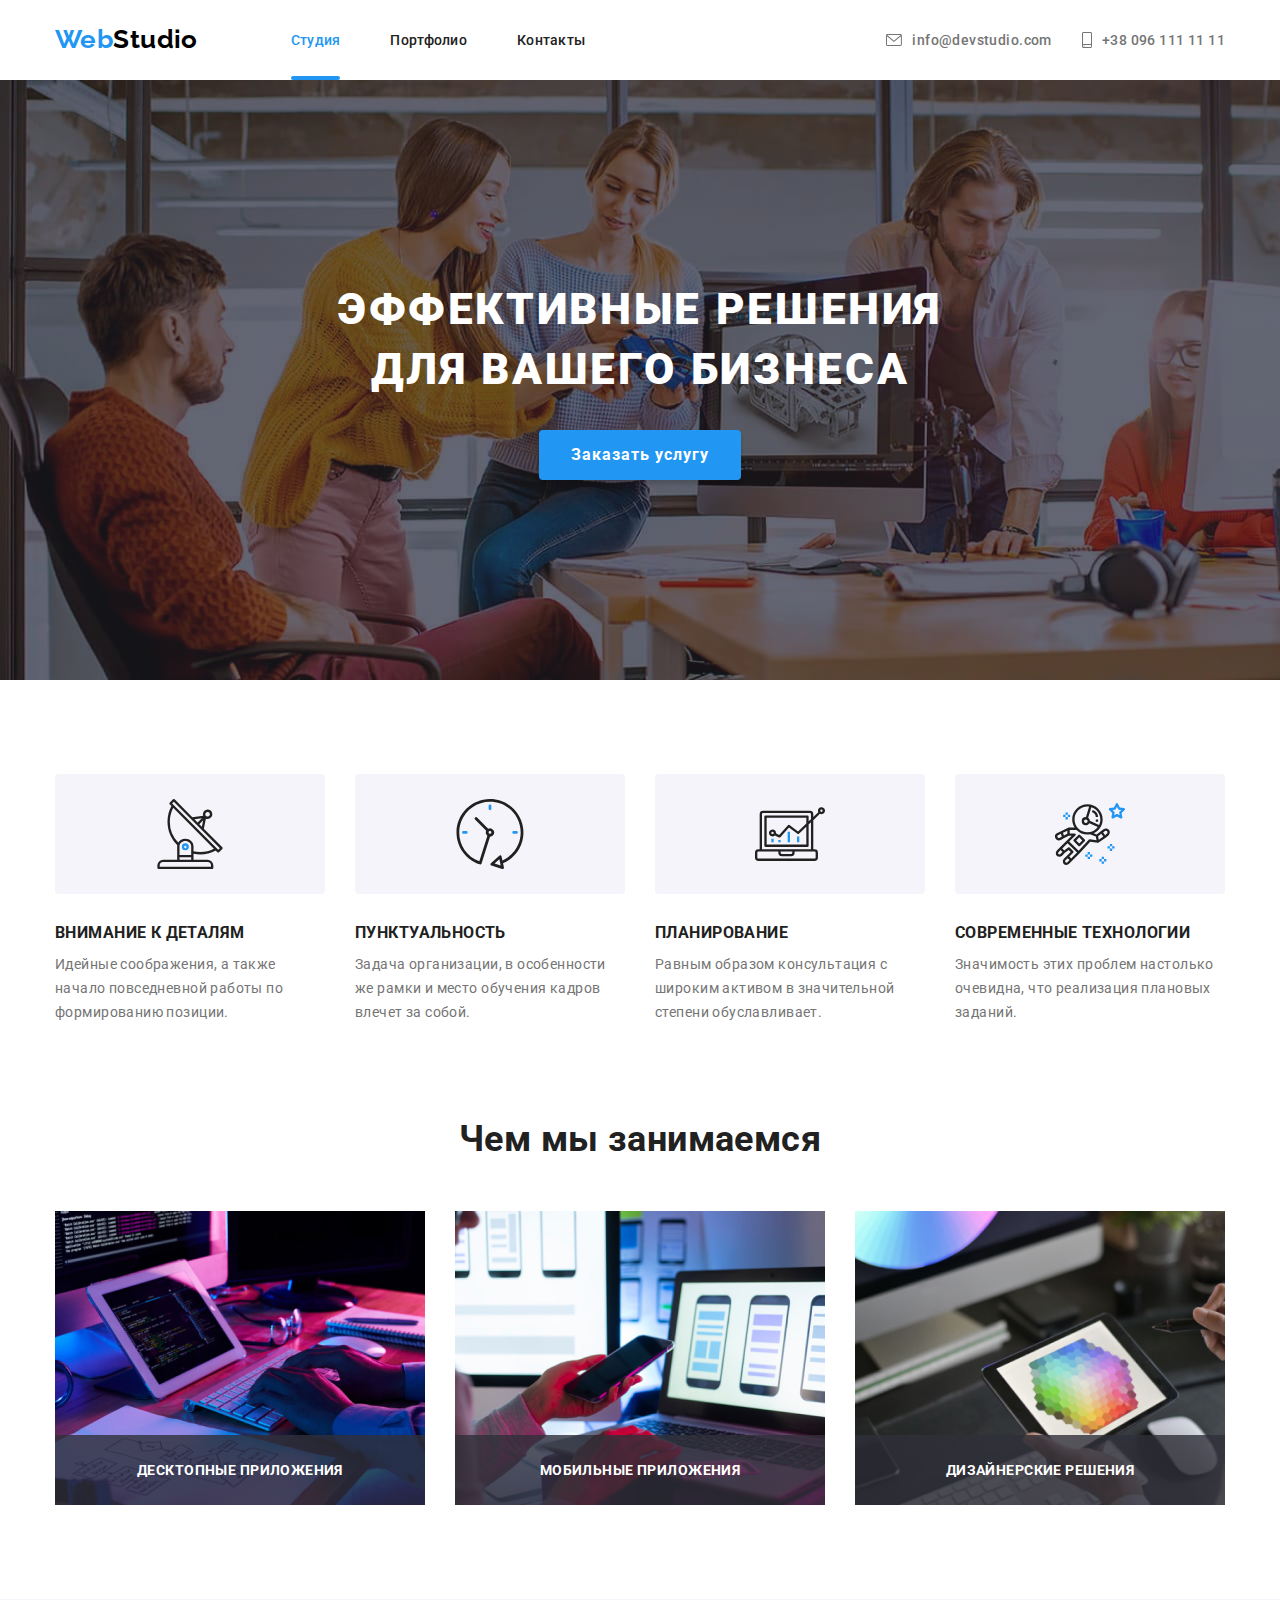
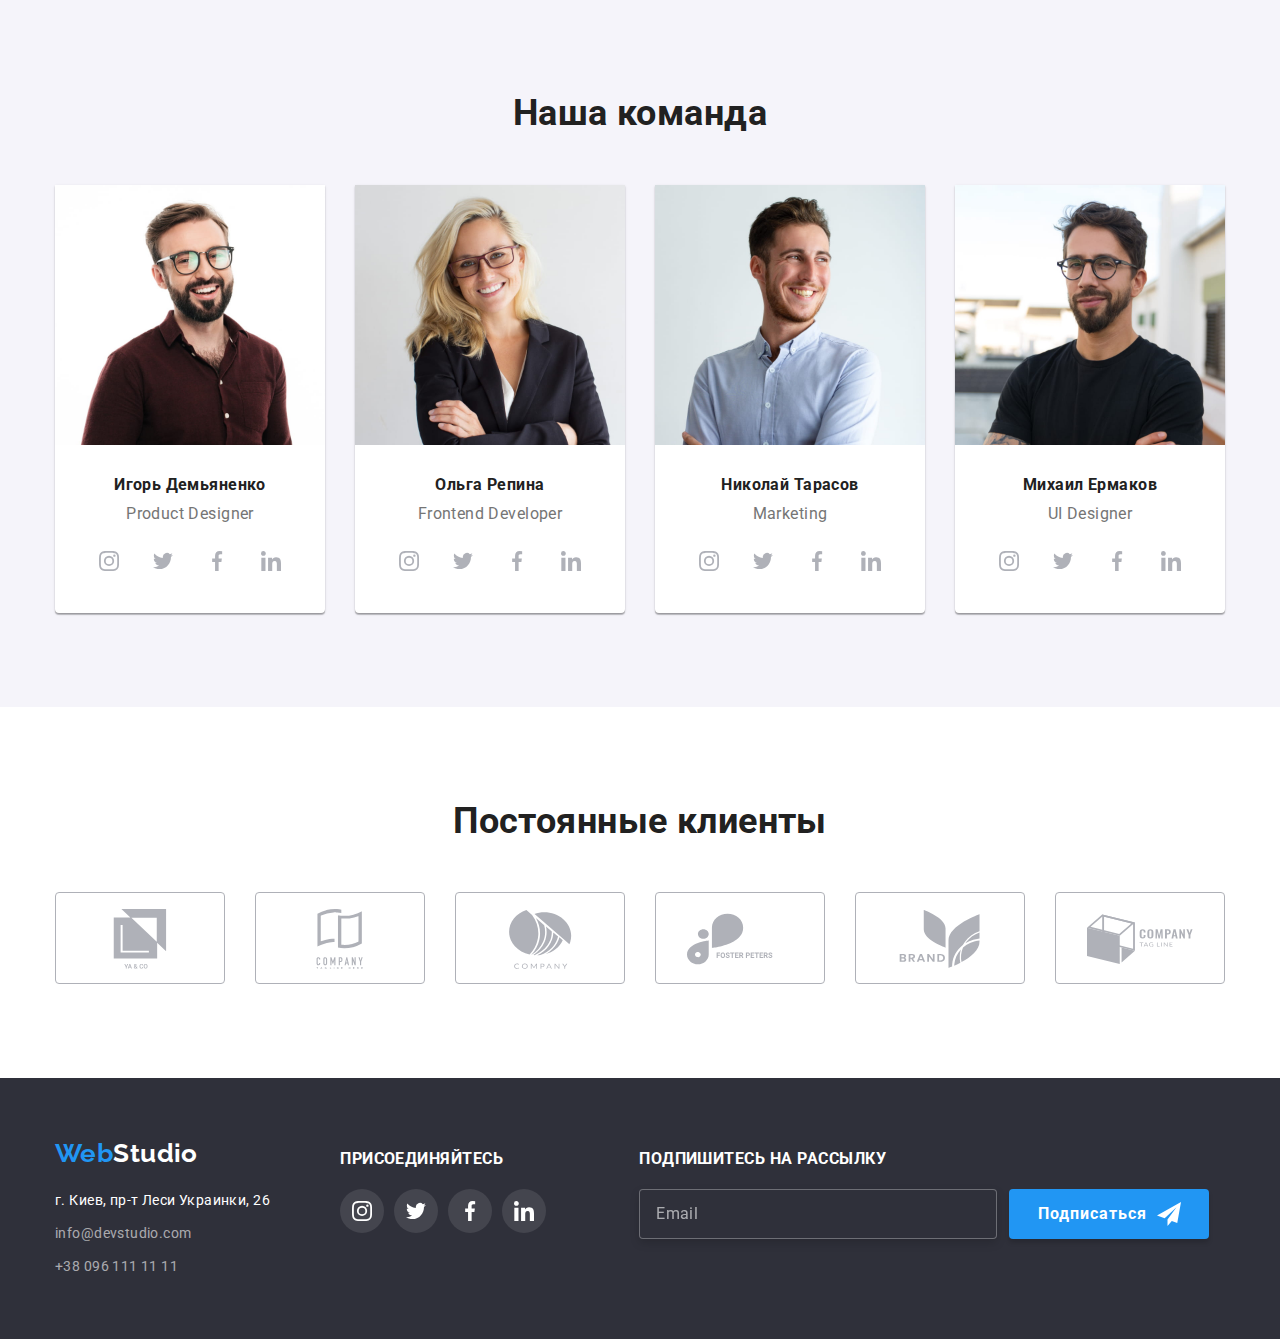
==== index.html @ 319999fb "HW6" ====
<!DOCTYPE html>
<html lang="ru">

<head>
    <meta charset="UTF-8">
    <meta http-equiv="X-UA-Compatible" content="IE=edge">
    <meta name="viewport" content="width=device-width, initial-scale=1.0">
    <title>Студия</title>
    <link rel="preconnect" href="https://fonts.gstatic.com">
    <link
        href="https://fonts.googleapis.com/css2?family=Raleway:wght@700&family=Roboto:wght@400;500;700;900&display=swap"
        rel="stylesheet">
    <link rel="stylesheet" href="./css/modern-normalize.css">
    <link rel="stylesheet" href="./css/styles.css">
</head>

<body>
    <header>
        <nav class="container header-nav">
            <a href="" class="logo"><span class="logo-text">Web</span>Studio</a>
            <ul class="header-menu-list">
                <li class="header-menu-item position">
                    <a href="./index.html" class="header-menu-link color">Студия</a>
                </li>
                <li class="header-menu-item">
                    <a href="./portfolio.html" class="header-menu-link">Портфолио</a>
                </li>
                <li class="header-menu-item">
                    <a href="" class="header-menu-link">Контакты</a>
                </li>
            </ul>
            <ul class="header-contacts-list">
                <li class="header-contacts-item">
                    <a href="mailto:info@devstudio.com" class="link">
                        <svg class="link-icon" width="16" height="16">
                            <use href="./images/sprite.svg#envelope"></use>
                        </svg>
                        info@devstudio.com
                    </a>
                </li>
                <li class="header-contacts-item">
                    <a href="tel:+380961111111" class="link">
                        <svg class="link-icon" width="10" height="16">
                            <use href="./images/sprite.svg#smartphone"></use>
                        </svg>
                        +38 096 111 11 11
                    </a>
                </li>
            </ul>
        </nav>
    </header>
    <main>
        <section class="hero">
            <div class="container">
                <h1 class="hero-title">Эффективные решения для вашего бизнеса</h1>
                <button data-modal-open type="button" class="hero-button">Заказать услугу</button>
            </div>
        </section>
        <section class="section">
            <div class="container">
                <!-- <h2>Особенности</h2> -->
                <ul class="feature-list">
                    <li class="feature-item">
                        <div class="feature-svg">
                            <svg width="70" height="70">
                                <use href="./images/sprite.svg#antenna"></use>
                            </svg>
                        </div>
                        <h3 class="feature-item-title">Внимание к деталям</h3>
                        <p class="feature-item-paragraph">Идейные соображения, а также начало повседневной
                            работы по формированию позиции.</p>
                    </li>
                    <li class="feature-item">
                        <div class="feature-svg">
                            <svg width="70" height="70">
                                <use href="./images/sprite.svg#clock"></use>
                            </svg>
                        </div>
                        <h3 class="feature-item-title">Пунктуальность</h3>
                        <p class="feature-item-paragraph">Задача организации, в особенности же рамки и место
                            обучения кадров влечет за собой.</p>
                    </li>
                    <li class="feature-item">
                        <div class="feature-svg">
                            <svg width="70" height="70">
                                <use href="./images/sprite.svg#diagram"></use>
                            </svg>
                        </div>
                        <h3 class="feature-item-title">Планирование</h3>
                        <p class="feature-item-paragraph">Равным образом консультация с широким активом в
                            значительной степени обуславливает.</p>
                    </li>
                    <li class="feature-item">
                        <div class="feature-svg">
                            <svg width="70" height="70">
                                <use href="./images/sprite.svg#astronaut"></use>
                            </svg>
                        </div>
                        <h3 class="feature-item-title">Современные технологии</h3>
                        <p class="feature-item-paragraph">Значимость этих проблем настолько очевидна, что
                            реализация плановых заданий.</p>
                    </li>
                </ul>
            </div>
        </section>
        <section class="activity section">
            <div class="container">
                <h2 class="activity-title">Чем мы занимаемся</h2>
                <ul class="activity-list">
                    <li class="activity-item">
                        <img src="./images/box_1.jpg" alt="Product design and marketing" width="370">
                        <h3 class="activity-title-2">Десктопные приложения</h3>
                    </li>
                    <li class=" activity-item">
                        <img src="./images/box_2.jpg" alt="Frontend development" width="370">
                        <h3 class="activity-title-2">Мобильные приложения</h3>
                    </li>
                    <li class="activity-item">
                        <img src="./images/box_3.jpg" alt="UI Design" width="370">
                        <h3 class="activity-title-2">Дизайнерские решения</h3>
                    </li>
                </ul>
            </div>
        </section>
        <section class="teams section">
            <div class="container">
                <h2 class="teams-title">Наша команда</h2>
                <ul class="teams-list">
                    <li class="teams-item">
                        <div class="teams-img-block">
                            <img src="./images/person_1.jpg" alt="Игорь Демьяненко" width="270">
                        </div>
                        <div class="teams-content-block">
                            <h3 class="teams-item-title">Игорь Демьяненко</h3>
                            <p class="teams-item-text">Product Designer</p>
                            <ul class="social-icons-list">
                                <li class="social-icons-item">
                                    <a href="" class="social-icons-link">
                                        <svg class="social-icons-svg" width="20" height="20">
                                            <use href="./images/sprite.svg#instagram"></use>
                                        </svg>
                                    </a>
                                </li>
                                <li class="social-icons-item">
                                    <a href="" class="social-icons-link">
                                        <svg class="social-icons-svg" width="20" height="20">
                                            <use href="./images/sprite.svg#twitter"></use>
                                        </svg>
                                    </a>
                                </li>
                                <li class="social-icons-item">
                                    <a href="" class="social-icons-link">
                                        <svg class="social-icons-svg" width="20" height="20">
                                            <use href="./images/sprite.svg#facebook"></use>
                                        </svg>
                                    </a>
                                </li>
                                <li class="social-icons-item">
                                    <a href="" class="social-icons-link">
                                        <svg class="social-icons-svg" width="20" height="20">
                                            <use href="./images/sprite.svg#linkedin"></use>
                                        </svg>
                                    </a>
                                </li>
                            </ul>
                        </div>
                    </li>
                    <li class="teams-item">
                        <div class="teams-img-block">
                            <img src="./images/person_2.jpg" alt="Ольга Репина" width="270">
                        </div>
                        <div class="teams-content-block">
                            <h3 class="teams-item-title">Ольга Репина</h3>
                            <p class="teams-item-text">Frontend Developer</p>
                            <ul class="social-icons-list">
                                <li class="social-icons-item">
                                    <a href="" class="social-icons-link">
                                        <svg class="social-icons-svg" width="20" height="20">
                                            <use href="./images/sprite.svg#instagram"></use>
                                        </svg>
                                    </a>
                                </li>
                                <li class="social-icons-item">
                                    <a href="" class="social-icons-link">
                                        <svg class="social-icons-svg" width="20" height="20">
                                            <use href="./images/sprite.svg#twitter"></use>
                                        </svg>
                                    </a>
                                </li>
                                <li class="social-icons-item">
                                    <a href="" class="social-icons-link">
                                        <svg class="social-icons-svg" width="20" height="20">
                                            <use href="./images/sprite.svg#facebook"></use>
                                        </svg>
                                    </a>
                                </li>
                                <li class="social-icons-item">
                                    <a href="" class="social-icons-link">
                                        <svg class="social-icons-svg" width="20" height="20">
                                            <use href="./images/sprite.svg#linkedin"></use>
                                        </svg>
                                    </a>
                                </li>
                            </ul>
                        </div>
                    </li>
                    <li class="teams-item">
                        <div class="teams-img-block">
                            <img src="./images/person_3.jpg" alt="Николай Тарасов" width="270">
                        </div>
                        <div class="teams-content-block">
                            <h3 class="teams-item-title">Николай Тарасов</h3>
                            <p class="teams-item-text">Marketing</p>
                            <ul class="social-icons-list">
                                <li class="social-icons-item">
                                    <a href="" class="social-icons-link">
                                        <svg class="social-icons-svg" width="20" height="20">
                                            <use href="./images/sprite.svg#instagram"></use>
                                        </svg>
                                    </a>
                                </li>
                                <li class="social-icons-item">
                                    <a href="" class="social-icons-link">
                                        <svg class="social-icons-svg" width="20" height="20">
                                            <use href="./images/sprite.svg#twitter"></use>
                                        </svg>
                                    </a>
                                </li>
                                <li class="social-icons-item">
                                    <a href="" class="social-icons-link">
                                        <svg class="social-icons-svg" width="20" height="20">
                                            <use href="./images/sprite.svg#facebook"></use>
                                        </svg>
                                    </a>
                                </li>
                                <li class="social-icons-item">
                                    <a href="" class="social-icons-link">
                                        <svg class="social-icons-svg" width="20" height="20">
                                            <use href="./images/sprite.svg#linkedin"></use>
                                        </svg>
                                    </a>
                                </li>
                            </ul>
                        </div>
                    </li>
                    <li class="teams-item">
                        <div class="teams-img-block">
                            <img src="./images/person_4.jpg" alt="Михаил Ермаков" width="270">
                        </div>
                        <div class="teams-content-block">
                            <h3 class="teams-item-title">Михаил Ермаков</h3>
                            <p class="teams-item-text">UI Designer</p>
                            <ul class="social-icons-list">
                                <li class="social-icons-item">
                                    <a href="" class="social-icons-link">
                                        <svg class="social-icons-svg" width="20" height="20">
                                            <use href="./images/sprite.svg#instagram"></use>
                                        </svg>
                                    </a>
                                </li>
                                <li class="social-icons-item">
                                    <a href="" class="social-icons-link">
                                        <svg class="social-icons-svg" width="20" height="20">
                                            <use href="./images/sprite.svg#twitter"></use>
                                        </svg>
                                    </a>
                                </li>
                                <li class="social-icons-item">
                                    <a href="" class="social-icons-link">
                                        <svg class="social-icons-svg" width="20" height="20">
                                            <use href="./images/sprite.svg#facebook"></use>
                                        </svg>
                                    </a>
                                </li>
                                <li class="social-icons-item">
                                    <a href="" class="social-icons-link">
                                        <svg class="social-icons-svg" width="20" height="20">
                                            <use href="./images/sprite.svg#linkedin"></use>
                                        </svg>
                                    </a>
                                </li>
                            </ul>
                        </div>
                    </li>
                </ul>
            </div>
        </section>
        <section class="section">
            <div class="container">
                <h2 class="client-title">Постоянные клиенты</h2>
                <ul class="client-list">
                    <li class="client-item">
                        <a href="" class="client-link">
                            <svg class="client-link-icon" width="106" height="60">
                                <use href="./images/sprite.svg#icon1"></use>
                            </svg>
                        </a>
                    </li>
                    <li class="client-item">
                        <a href="" class="client-link">
                            <svg class="client-link-icon" width="106" height="60">
                                <use href="./images/sprite.svg#icon2"></use>
                            </svg>
                        </a>
                    </li>
                    <li class="client-item">
                        <a href="" class="client-link">
                            <svg class="client-link-icon" width="106" height="60">
                                <use href="./images/sprite.svg#icon3"></use>
                            </svg>
                        </a>
                    </li>
                    <li class="client-item">
                        <a href="" class="client-link">
                            <svg class="client-link-icon" width="106" height="60">
                                <use href="./images/sprite.svg#icon4"></use>
                            </svg>
                        </a>
                    </li>
                    <li class="client-item">
                        <a href="" class="client-link">
                            <svg class="client-link-icon" width="106" height="60">
                                <use href="./images/sprite.svg#icon5"></use>
                            </svg>
                        </a>
                    </li>
                    <li class="client-item">
                        <a href="" class="client-link">
                            <svg class="client-link-icon" width="106" height="60">
                                <use href="./images/sprite.svg#icon6"></use>
                            </svg>
                        </a>
                    </li>
                </ul>
            </div>
        </section>
    </main>
    <footer class="footer">
        <div class="container">
            <div class="address_join">
                <div>
                    <a href="" class="logo"><span class="logo-text">Web</span>Studio</a>
                    <address>
                        <ul class="footer-list">
                            <li class="footer-item">
                                <p>г. Киев, пр-т Леси Украинки, 26</p>
                            </li>
                            <li class="footer-item">
                                <a href="mailto:info@devstudio.com" class="footer-item-link">info@devstudio.com</a>
                            </li>
                            <li class="footer-item">
                                <a href="tel:+380961111111" class="footer-item-link">+38 096 111 11 11</a>
                            </li>
                        </ul>
                    </address>
                </div>
                <div class="join-block">
                    <h3 class="join-title">Присоединяйтесь</h3>
                    <ul class="social-icons-list join-mt">
                        <li class="social-icons-item">
                            <a href="" class="social-icons-link join-font-bg">
                                <svg class="social-icons-svg" width="20" height="20">
                                    <use href="./images/sprite.svg#instagram"></use>
                                </svg>
                            </a>
                        </li>
                        <li class="social-icons-item">
                            <a href="" class="social-icons-link join-font-bg">
                                <svg class="social-icons-svg" width="20" height="20">
                                    <use href="./images/sprite.svg#twitter"></use>
                                </svg>
                            </a>
                        </li>
                        <li class="social-icons-item">
                            <a href="" class="social-icons-link join-font-bg">
                                <svg class="social-icons-svg" width="20" height="20">
                                    <use href="./images/sprite.svg#facebook"></use>
                                </svg>
                            </a>
                        </li>
                        <li class="social-icons-item">
                            <a href="" class="social-icons-link join-font-bg">
                                <svg class="social-icons-svg" width="20" height="20">
                                    <use href="./images/sprite.svg#linkedin"></use>
                                </svg>
                            </a>
                        </li>
                    </ul>
                </div>
                <div class="join-email">
                    <h3 class="join-title">Подпишитесь на рассылку</h3>
                    <form action="" method="GET" class="email-form">
                        <input type="email" name="email" class="email-input" placeholder="Email">
                        <button type="submit" class="join-btn">Подписаться
                            <svg class="email-join-svg" width="24" height="24">
                                <use href="./images/sprite.svg#icon-btn"></use>
                            </svg>
                        </button>
                    </form>
                </div>
            </div>
        </div>
    </footer>
    <!-- Modal -->
    <div class="modal is-hidden" data-modal="">
        <div class="modal-content">
            <button data-modal-close="" class="button-close">
                <svg class="button-close-svg">
                    <use href="./images/sprite.svg#close"></use>
                </svg>
            </button>
            <form name="form" action="" class="modal-form">
                <p class="modal-form-title">Оставьте свои данные, мы вам перезвоним</p>
                <label for="name" class="modal-form-label">Имя
                    <span class="modal-form-label-wrap">
                        <input type="text" name="name" class="modal-form-input" required>
                        <svg class="modal-form-icons-svg" width="18" height="18">
                            <use href="./images/sprite.svg#person-black"></use>
                        </svg>
                    </span>
                </label>
                <label for="phone" class="modal-form-label">Телефон
                    <span class="modal-form-label-wrap">
                        <input type="tel" name="phone" class="modal-form-input" required>
                        <svg class="modal-form-icons-svg" width="18" height="18">
                            <use href="./images/sprite.svg#phone-black"></use>
                        </svg>
                    </span>
                </label>
                <label for="email" class="modal-form-label">Почта
                    <span class="modal-form-label-wrap">
                        <input type="email" name="email" class="modal-form-input" required>
                        <svg class="modal-form-icons-svg" width="18" height="18">
                            <use href="./images/sprite.svg#email-black"></use>
                        </svg>
                    </span>
                </label>
                <label for="comment" class="modal-form-label">Комментарий
                    <textarea name="comment-textarea" class="modal-textarea" placeholder="Введите текст"></textarea>
                </label>
                <!-- Через псевдокласс before 
                    <div class="modal-form-checkbox">
                    <input name="checkbox" type="checkbox" id="checkbox"
                        class="modal-form-checkbox-input visually-hidden" required>
                    <label for="checkbox" class="modal-form-checkbox-label">
                        Соглашаюсь с рассылкой и принимаю <a href=""class="modal-form-link">Условия договора</a>
                    </label> 
                -->
                <div class="modal-form-checkbox">
                    <input name="checkbox" type="checkbox" id="checkbox"
                        class="modal-form-checkbox-input visually-hidden" required>
                    <label for="checkbox" class="modal-form-checkbox-label">
                        <svg class="modal-form-check-svg">
                            <use href="./images/sprite.svg#chekmark"></use>
                        </svg>
                        Соглашаюсь с рассылкой и принимаю <a href="" class="modal-form-link">Условия договора</a>
                    </label>
                </div>
                <button type="submit" class="modal-form-btn">Отправить</button>
        </div>
        </form>
    </div>
    </div>
    <script src="./js/modal.js"></script>
</body>

</html>
---- css/styles.css ----
:root {
  --size-gap: 30px;
  --size-svg: 10px;
  --main-text-color: #212121;
  --active-color: #2196f3;
  --grey-color: #757575;
  --main-font: Roboto, sans-serif;
  --accent-font: Raleway, sans-serif;
  --black-color: #000000;
  --white-color: #ffffff;
  --background-color: #2f303a;
  --color-svg: #afb1b8;
  --bg-svg: #f5f4fa;
  --modal-border-color: rgba(33, 33, 33, 0.2);
}

body {
  font-family: var(--main-font);
  font-size: 14px;
  color: var(--main-text-color);
  letter-spacing: 0.03em;
}

ul {
  list-style: none;
}

a {
  text-decoration: none;
}

.container {
  width: 1200px;
  padding: 0 15px;
  margin: 0 auto;
}

img {
  display: block;
  max-width: 100%;
  height: auto;
}

.section {
  padding: 94px 0;
}

/* header */
.header {
  outline: 1px solid #ececec;
}
.header-nav {
  display: flex;
  /* justify-content: space-between; */
  align-items: center;
}
.header-nav .logo {
  padding-top: 24px;
  padding-bottom: 25px;
}
.logo {
  font-family: var(--accent-font);
  font-size: 26px;
  font-weight: 700;
  line-height: 1.174;
  color: var(--black-color);
}

.logo-text {
  color: var(--active-color);
}

.header-menu-list {
  display: flex;
  margin-left: 93px;
}

.header-menu-list .header-menu-item + .header-menu-item {
  margin-left: 50px;
}

.header-menu-link {
  display: block;
  padding: 32px 0;
  color: inherit;
  font-weight: 500;
  line-height: 1.143;
  letter-spacing: 0.02em;
  transition: color 250ms cubic-bezier(0.4, 0, 0.2, 1);
}

.header-menu-link:hover,
.header-menu-link:focus {
  color: var(--active-color);
}

.header-contacts-list {
  display: flex;
  margin-left: auto;
}
.header-contacts-list .header-contacts-item + .header-contacts-item {
  margin-left: 30px;
}

.position {
  position: relative;
}

/* link */
.link {
  display: inline-flex;
  padding: 32px 0;
  font-family: inherit;
  font-style: normal;
  font-weight: 500;
  line-height: 1.143;
  color: var(--grey-color);
  transition: color 250ms cubic-bezier(0.4, 0, 0.2, 1);
}

.link:hover,
.link:focus {
  color: var(--active-color);
}

.color {
  color: var(--active-color);
}

.color::after {
  position: absolute;
  bottom: 0;
  left: 0;
  content: "";
  width: 100%;
  border: 2px solid;
  border-radius: 2px;
  background: var(--active-color);
}

.link-icon {
  margin-right: 10px;
  fill: currentColor;
  transition: fill 250ms cubic-bezier(0.4, 0, 0.2, 1);
}

.link-icon:hover,
.link-icon:focus {
  fill: currentColor;
}

/*  main page styles  */
/* section hero */
.hero {
  padding-top: 200px;
  padding-bottom: 200px;
  background: var(--background-color);
  text-align: center;
  background-image: linear-gradient(
      rgba(47, 48, 58, 0.4),
      rgba(47, 48, 58, 0.4)
    ),
    url(../images/hero_bg.jpg);
  background-repeat: no-repeat;
  background-size: cover;
}

.hero-title {
  width: 696px;
  margin: 0 auto;
  font-weight: 900;
  font-size: 44px;
  line-height: 1.363;
  text-align: center;
  letter-spacing: 0.06em;
  text-transform: uppercase;
  color: var(--white-color);
}

.hero-button {
  margin-top: var(--size-gap);
  padding: 10px 32px;
  background-color: var(--active-color);
  font-weight: 700;
  font-size: 16px;
  line-height: 1.875;
  text-align: center;
  letter-spacing: 0.06em;
  color: var(--white-color);
  cursor: pointer;
  box-shadow: 0px 4px 4px rgba(0, 0, 0, 0.15);
  border: none;
  border-radius: 4px;
  transition: background-color 250ms cubic-bezier(0.4, 0, 0.2, 1);
}

.hero-button:hover,
.hero-button:focus {
  background-color: #188ce8;
}

/* section feature */
.feature-list {
  display: flex;
}

.feature-list .feature-item + .feature-item {
  margin-left: var(--size-gap);
}

.feature-item {
  width: 270px;
}

.feature-svg {
  display: flex;
  justify-content: center;
  padding: 25px 0;
  margin-bottom: 30px;
  background: var(--bg-svg);
  border-radius: 4px;
}

.feature-item-title {
  margin-bottom: 10px;
  font-weight: 700;
  line-height: 1.143;
  text-transform: uppercase;
}

.feature-item-paragraph {
  line-height: 1.714;
  color: var(--grey-color);
}

/* section activity */

.activity {
  padding-top: 0;
}

.activity-title {
  margin-bottom: 50px;
  font-weight: 700;
  font-size: 36px;
  line-height: 1.166;
  text-align: center;
}

.activity-list {
  display: flex;
}

.activity-list .activity-item + .activity-item {
  margin-left: var(--size-gap);
}

.activity-item {
  position: relative;
  /* display: flex;
  justify-content: center;
  align-items: center; */
}

.activity-title-2 {
  position: absolute;
  bottom: 0;
  left: 0;
  display: flex;
  justify-content: center;
  align-items: center;
  width: 370px;
  text-transform: uppercase;
  font-weight: bold;
  font-size: 14px;
  line-height: 1.143;
  letter-spacing: 0.03em;
  color: var(--white-color);
  background: rgba(47, 48, 58, 0.8);
  padding: 27px 0;
}

/* section teams */

.teams {
  background: #f5f4fa;
}

.teams-list {
  display: flex;
  flex-wrap: wrap;
  margin-left: calc(-1 * var(--size-gap));
}

.teams-list > .teams-item {
  flex-basis: calc(100% / 4 - var(--size-gap));
  margin-left: var(--size-gap);
}

.teams-item {
  background: var(--white-color);
  box-shadow: 0px 1px 3px rgb(0 0 0 / 12%), 0px 1px 1px rgb(0 0 0 / 14%),
    0px 2px 1px rgb(0 0 0 / 20%);
  border-radius: 0px 0px 4px 4px;
}

.teams-title {
  margin-bottom: 50px;
  font-weight: 700;
  font-size: 36px;
  line-height: 1.166;
  text-align: center;
}

.teams-content-block {
  padding-top: var(--size-gap);
  padding-bottom: var(--size-gap);
}

.teams-item h3,
.teams-item p {
  font-size: 16px;
  line-height: 1.187;
  text-align: center;
}

.teams-item-title {
  margin-bottom: 10px;
  font-weight: 700;
}

.teams-item-text {
  color: var(--grey-color);
  margin-bottom: 16px;
}

.social-icons-list {
  display: flex;
  justify-content: center;
}

.social-icons-list .social-icons-item + .social-icons-item {
  margin-left: var(--size-svg);
}

.social-icons-link {
  width: 44px;
  height: 44px;
  display: flex;
  justify-content: center;
  align-items: center;
  border-radius: 50%;
  color: var(--color-svg);
  transition: background-color 250ms cubic-bezier(0.4, 0, 0.2, 1),
    color 250ms cubic-bezier(0.4, 0, 0.2, 1);
}

.social-icons-link:hover,
.social-icons-link:focus {
  color: var(--white-color);
  background-color: var(--active-color);
}

.social-icons-svg {
  fill: currentColor;
  transition: fill 250ms cubic-bezier(0.4, 0, 0.2, 1);
}

.social-icons-svg:hover {
  fill: currentColor;
}

/* client section */
.client-title {
  margin-bottom: 50px;
  font-weight: 700;
  font-size: 36px;
  line-height: 1.166;
  text-align: center;
}

.client-list {
  display: flex;
  flex-wrap: wrap;
  margin-left: calc(-1 * var(--size-gap));
}

.client-list > .client-item {
  flex-basis: calc(100% / 6 - var(--size-gap));
  margin-left: var(--size-gap);
}

.client-link {
  display: flex;
  justify-content: center;
  padding: 16px 0;
  width: 170px;
  height: 92px;
  border: 1px solid var(--color-svg);
  border-radius: 4px;
  color: var(--color-svg);
  transition: border 250ms cubic-bezier(0.4, 0, 0.2, 1);
}

.client-link:hover,
.client-link:focus {
  color: var(--active-color);
  border: 1px solid var(--active-color);
}

.client-link-icon {
  fill: currentColor;
  transition: fill 250ms cubic-bezier(0.4, 0, 0.2, 1);
}

.client-link-icon:hover,
.client-link-icon:focus {
  fill: currentColor;
}

/*  page portfolio styles */
/* portfolio-section */

.portfolio-buttons-list {
  display: flex;
  justify-content: center;
  margin-bottom: 50px;
}

.portfolio-cards-list {
  display: flex;
  flex-wrap: wrap;
  margin-left: calc(-1 * var(--size-gap));
  margin-bottom: calc(-1 * var(--size-gap));
}

.portfolio-cards-list > .portfolio-cards-item {
  flex-basis: calc(100% / 3 - var(--size-gap));
  margin-left: var(--size-gap);
  margin-bottom: var(--size-gap);
  outline: 1px solid #eeeeee;
}

.portfolio-cards-link {
  display: block;
  transition: box-shadow 250ms cubic-bezier(0.4, 0, 0.2, 1),
    transform 250ms cubic-bezier(0.4, 0, 0.2, 1);
}

.portfolio-cards-link:hover,
.portfolio-cards-link:focus {
  box-shadow: 0px 1px 1px rgba(0, 0, 0, 0.12), 0px 4px 4px rgba(0, 0, 0, 0.06),
    1px 4px 6px rgba(0, 0, 0, 0.16);
  cursor: pointer;
}
.portfolio-cards-link:hover .pop-up-text,
.portfolio-cards-link:focus .pop-up-text {
  transform: translateY(0);
}

.portfolio-buttons-item {
  margin-right: 8px;
}

.card-img-block img {
  width: 100%;
}

.card-content-block {
  padding: 20px 24px;
}
.overlay {
  position: relative;
  overflow: hidden;
}
.pop-up-text {
  position: absolute;
  top: 0;
  width: 100%;
  height: 100%;
  display: flex;
  justify-content: center;
  align-items: center;
  padding-left: 24px;
  padding-right: 24px;
  font-size: 18px;
  line-height: 1.555;
  color: var(--white-color);
  background-color: rgba(33, 150, 243, 0.9);
  transform: translateY(100%);
  transition: transform 250ms cubic-bezier(0.4, 0, 0.2, 1);
}

/* button */
.button {
  font-family: inherit;
  font-weight: 500;
  font-size: 16px;
  line-height: 1.625;
  cursor: pointer;
  border: none;
  background-color: #f5f4fa;
  border-radius: 4px;
  padding: 6px 22px;
  transition: background-color 250ms cubic-bezier(0.4, 0, 0.2, 1),
    box-shadow 250ms cubic-bezier(0.4, 0, 0.2, 1),
    color 250ms cubic-bezier(0.4, 0, 0.2, 1);
}

.button:hover,
.button:focus {
  color: var(--white-color);
  background-color: var(--active-color);
  box-shadow: 0px 3px 1px rgba(0, 0, 0, 0.1), 0px 1px 2px rgba(0, 0, 0, 0.08),
    0px 2px 2px rgba(0, 0, 0, 0.12);
}

/* Paragraphs */
.list-title-bold {
  margin-bottom: 4px;
  color: var(--main-text-color);
  font-weight: 700;
  font-size: 18px;
  line-height: 2;
  letter-spacing: 0.06em;
}

.list-paragraph {
  font-size: 16px;
  line-height: 1.875;
  color: var(--grey-color);
}

/* footer */
.footer {
  padding-top: 60px;
  padding-bottom: 60px;
  background: var(--background-color);
  color: var(--white-color);
}

.footer .logo {
  display: inline-block;
  margin-bottom: 20px;
  color: var(--white-color);
}

address {
  font-style: normal;
  line-height: 1.714;
}

.footer-item-link {
  color: rgba(255, 255, 255, 0.6);
}

.footer-list .footer-item + .footer-item {
  margin-top: 9px;
}
.address_join {
  display: flex;
}

.join-mt {
  margin-top: 20px;
}
.join-block {
  width: 206px;
  margin-left: 70px;
}

.join-title {
  margin-top: 12px;
  line-height: 1.143;
  letter-spacing: 0.03em;
  text-transform: uppercase;
}

.join-font-bg {
  color: var(--white-color);
  background: rgba(255, 255, 255, 0.1);
}

.join-email {
  margin-left: 93px;
  width: 581px;
}

.email-form {
  display: flex;
  margin-top: 20px;
}

.email-input {
  padding-left: 16px;
  padding-top: 15px;
  padding-bottom: 15px;
  vertical-align: bottom;
  width: 358px;
  border: 1px solid rgba(255, 255, 255, 0.3);
  background: var(--background-color);
  filter: drop-shadow(0px 4px 4px rgba(0, 0, 0, 0.15));
  border-radius: 4px;
}

::placeholder {
  font-size: 16px;
  line-height: 1.25;
  letter-spacing: 0.03em;
  color: rgba(255, 255, 255, 0.6);
}

.join-btn {
  margin-left: 12px;
  padding: 10px 28px 10px 29px;
  display: inline-flex;
  align-items: center;
  vertical-align: bottom;
  color: var(--white-color);
  font-size: 16px;
  font-weight: 700;
  letter-spacing: 0.06em;
  line-height: 1.875;
  background: var(--active-color);
  box-shadow: 0px 4px 4px rgba(0, 0, 0, 0.15);
  border-radius: 4px;
  border: 0;
}

.email-join-svg {
  margin-left: 10px;
}

/* modal */
.modal {
  position: fixed;
  top: 0;
  left: 0;
  width: 100%;
  height: 100%;
  background: rgba(0, 0, 0, 0.2);
}
.modal.is-hidden {
  opacity: 0;
  pointer-events: none;
}
.modal-content {
  position: absolute;
  top: 50%;
  left: 50%;
  transform: translate(-50%, -50%);
  width: 528px;
  height: 581px;
  background: var(--white-color);
  transition: transform 250ms cubic-bezier(0.4, 0, 0.2, 1);
}

.button-close {
  position: absolute;
  right: 8px;
  top: 8px;
  display: flex;
  justify-content: center;
  align-items: center;
  width: 30px;
  height: 30px;
  border-radius: 50%;
  background: var(--white-color);
  border: 1px solid rgba(0, 0, 0, 0.1);
  cursor: pointer;
  transition: border-color 250ms cubic-bezier(0.4, 0, 0.2, 1),
    color 250ms cubic-bezier(0.4, 0, 0.2, 1);
}

.button-close:hover,
.button-close:focus {
  border-color: rgba(0, 0, 0, 0.1);
  color: var(--active-color);
}

.button-close-svg {
  width: 11px;
  height: 11px;
  fill: currentColor;
}

.modal-form {
  padding: 40px;
  display: flex;
  flex-direction: column;
  /* position: absolute; */
}
.modal-form-title {
  margin-bottom: 12px;
  font-weight: 700;
  font-size: 20px;
  line-height: 1.15;
  letter-spacing: 0.03em;
}
.modal-form-label {
  font-size: 12px;
  line-height: 1.166;
  letter-spacing: 0.01em;
  color: var(--grey-color);
}

.modal-form-label-wrap {
  position: relative;
  display: block;
  margin-top: 4px;
  margin-bottom: 10px;
}
.modal-form-input {
  padding-left: 42px;
  border: 1px solid var(--modal-border-color);
  outline: none;
  border-radius: 4px;
  width: 100%;
  height: 40px;
  cursor: pointer;
  transition: border 250ms cubic-bezier(0.4, 0, 0.2, 1);
}

.modal-form-input:hover,
.modal-form-input:focus {
  border: 1px solid var(--active-color);
}
.modal-form-icons-svg {
  display: flex;
  justify-content: center;
  align-items: center;
  position: absolute;
  top: 50%;
  left: 12px;
  transform: translateY(-50%);
  transition: fill 250ms cubic-bezier(0.4, 0, 0.2, 1);
}

.modal-form-input:hover + .modal-form-icons-svg,
.modal-form-input:focus + .modal-form-icons-svg {
  fill: var(--active-color);
}

.modal-textarea {
  padding: 12px 16px;
  margin-top: 4px;
  width: 100%;
  height: 120px;
  border: 1px solid var(--modal-border-color);
  border-radius: 4px;
  resize: none;
  outline: none;
  cursor: pointer;
  transition: border 250ms cubic-bezier(0.4, 0, 0.2, 1);
}

.modal-textarea:hover,
.modal-textarea:focus {
  border: 1px solid var(--modal-border-color);
}

.modal-textarea::placeholder {
  font-size: 12px;
  line-height: 1.166;
  letter-spacing: 0.01em;
  color: rgba(117, 117, 117, 0.5);
}
.modal-form-checkbox {
  display: flex;
  justify-content: center;
  align-items: center;
  margin-top: 20px;
  margin-bottom: 30px;
}

.modal-form-checkbox-label {
  margin-left: 8px;
  font-size: 14px;
  line-height: 1.714;
  letter-spacing: 0.03em;
  color: var(--grey-color);
}

/* 
Через псевдокласс before
.modal-form-checkbox-label::before {
  content: "";
  width: 16px;
  height: 15px;
  border: 2px solid var(--main-text-color);
  display: inline-block;
  border-radius: 4px;
  margin-right: 8px;
  vertical-align: middle;
}

.modal-form-checkbox-input:checked + .modal-form-checkbox-label::before {
  background: var(--active-color);
  border-color: var(--active-color);
  background-image: url("../images/svg/checkmark.svg");
} */

.modal-form-check-svg {
  width: 16px;
  height: 15px;
  border: 2px solid var(--main-text-color);
  display: block;
  border-radius: 4px;
  fill: var(--white-color);
}
.modal-form-checkbox-input:checked
  + .modal-form-checkbox-label
  .modal-form-check-svg {
  background: var(--active-color);
  border-color: var(--active-color);
}

.visually-hidden {
  position: absolute;
  width: 1px;
  height: 1px;
  margin: -1px;
  padding: 0;
  overflow: hidden;
  border: 0;
  clip: rect(0 0 0 0);
}

.modal-form-link {
  color: var(--active-color);
  text-decoration: underline;
}
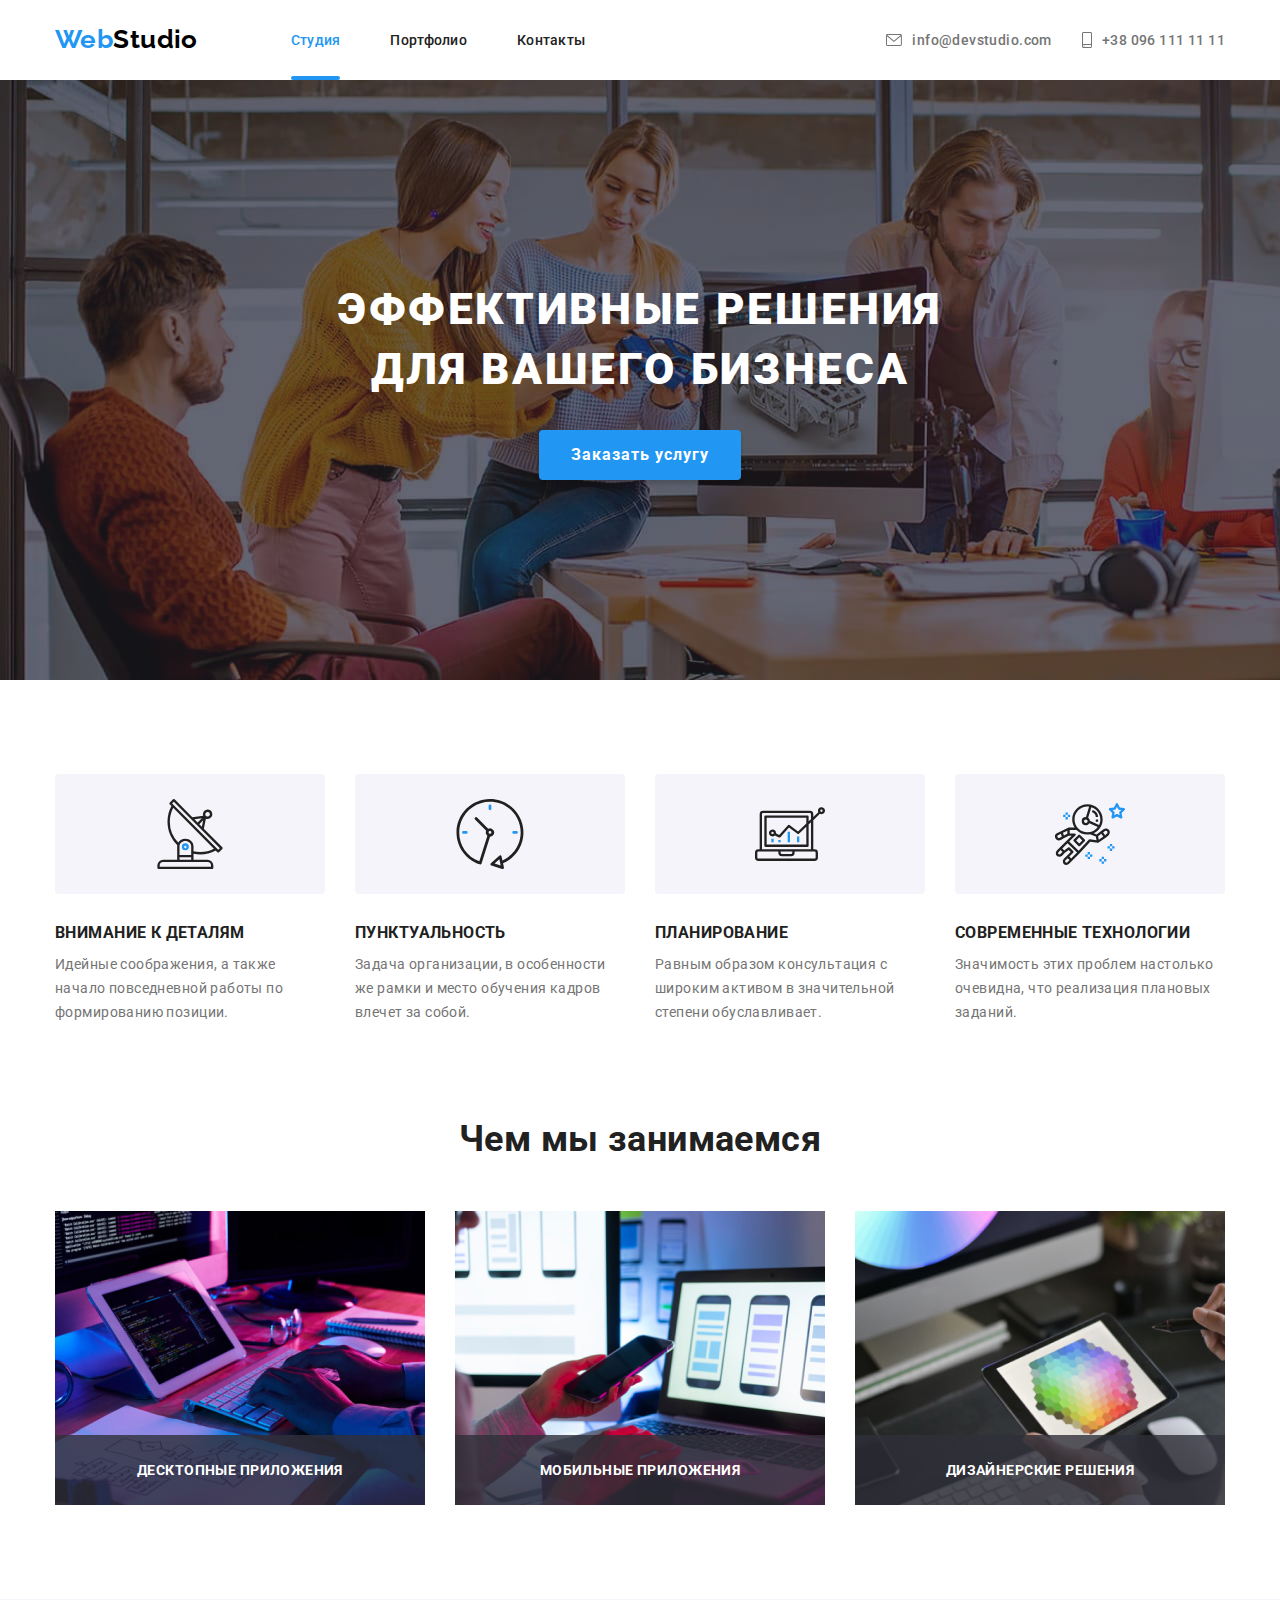
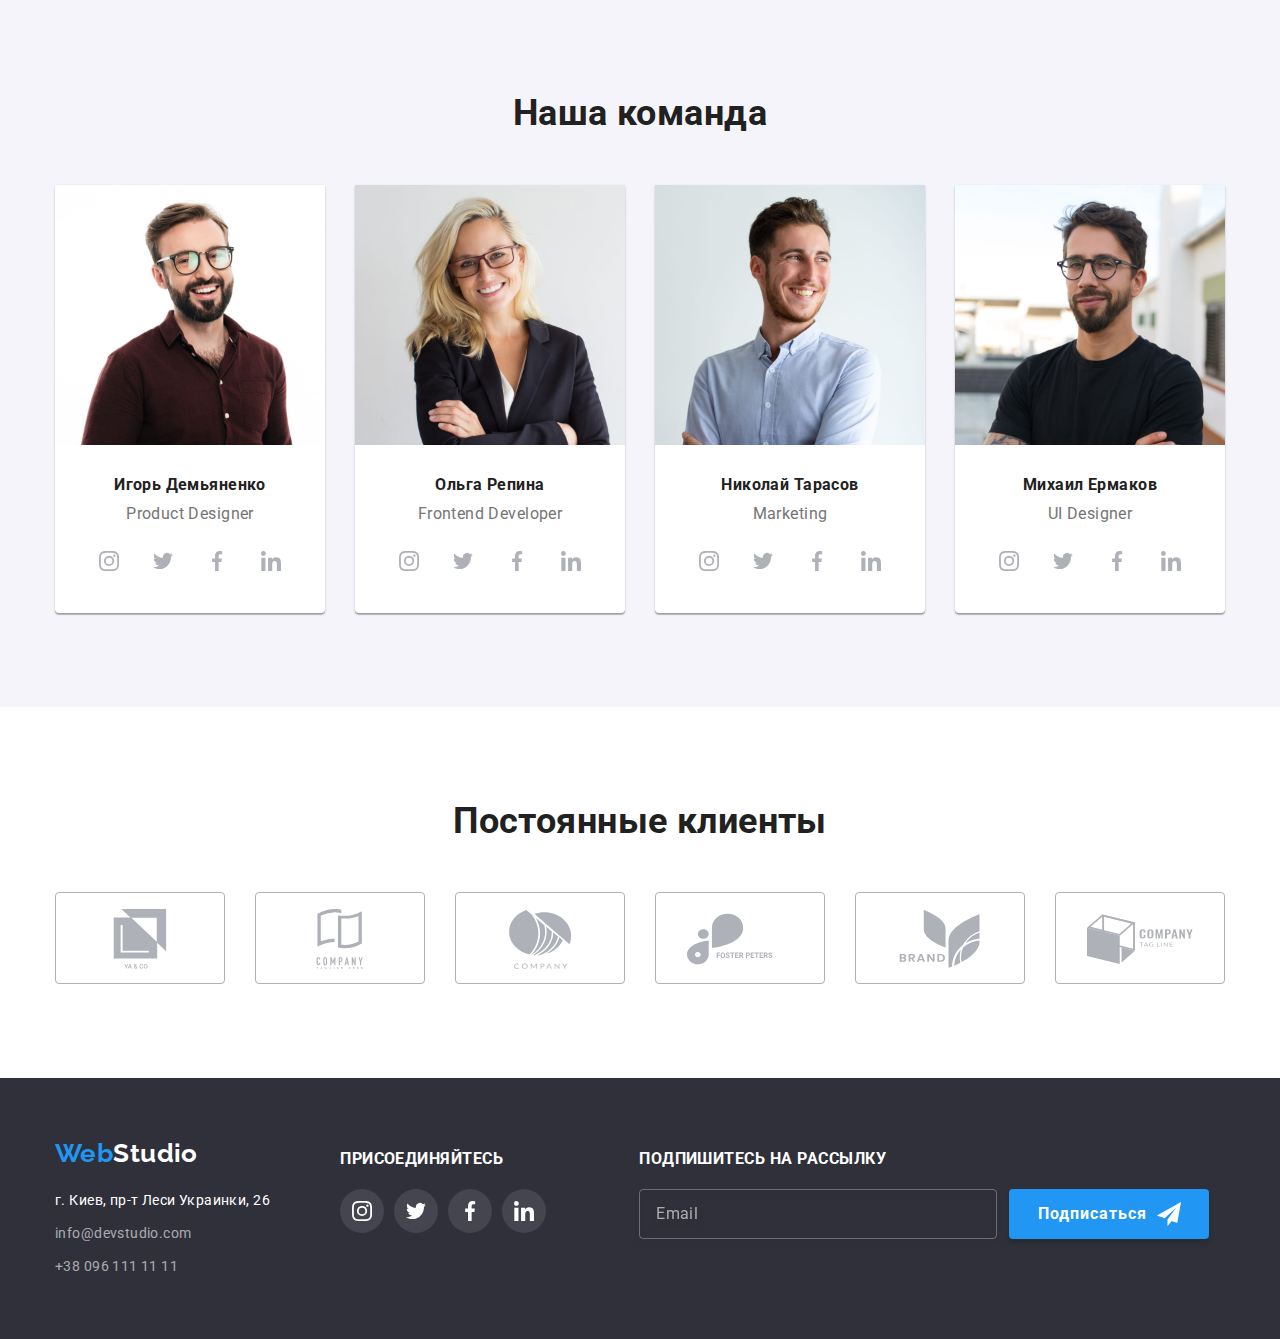
==== commit 670e084c: "HW 6 (edits)" ====
--- a/index.html
+++ b/index.html
@@ -389,11 +389,13 @@
                 </div>
                 <div class="join-email">
                     <h3 class="join-title">Подпишитесь на рассылку</h3>
-                    <form action="" method="GET" class="email-form">
-                        <input type="email" name="email" class="email-input" placeholder="Email">
+                    <form action="" method="GET" class="join-email-form">
+                        <label for="join-email">
+                            <input type="email" name="join-email" class="join-email-input" placeholder="Email">
+                        </label>
                         <button type="submit" class="join-btn">Подписаться
                             <svg class="email-join-svg" width="24" height="24">
-                                <use href="./images/sprite.svg#icon-btn"></use>
+                                <use href="./images/icons.svg#icon-btn"></use>
                             </svg>
                         </button>
                     </form>
@@ -409,13 +411,13 @@
                     <use href="./images/sprite.svg#close"></use>
                 </svg>
             </button>
-            <form name="form" action="" class="modal-form">
+            <form name="form" class="modal-form">
                 <p class="modal-form-title">Оставьте свои данные, мы вам перезвоним</p>
                 <label for="name" class="modal-form-label">Имя
                     <span class="modal-form-label-wrap">
                         <input type="text" name="name" class="modal-form-input" required>
                         <svg class="modal-form-icons-svg" width="18" height="18">
-                            <use href="./images/sprite.svg#person-black"></use>
+                            <use href="./images/icons.svg#icon-person-black"></use>
                         </svg>
                     </span>
                 </label>
@@ -423,7 +425,7 @@
                     <span class="modal-form-label-wrap">
                         <input type="tel" name="phone" class="modal-form-input" required>
                         <svg class="modal-form-icons-svg" width="18" height="18">
-                            <use href="./images/sprite.svg#phone-black"></use>
+                            <use href="./images/icons.svg#icon-phone-black"></use>
                         </svg>
                     </span>
                 </label>
@@ -431,35 +433,27 @@
                     <span class="modal-form-label-wrap">
                         <input type="email" name="email" class="modal-form-input" required>
                         <svg class="modal-form-icons-svg" width="18" height="18">
-                            <use href="./images/sprite.svg#email-black"></use>
+                            <use href="./images/icons.svg#icon-email-black"></use>
                         </svg>
                     </span>
                 </label>
                 <label for="comment" class="modal-form-label">Комментарий
                     <textarea name="comment-textarea" class="modal-textarea" placeholder="Введите текст"></textarea>
                 </label>
-                <!-- Через псевдокласс before 
-                    <div class="modal-form-checkbox">
-                    <input name="checkbox" type="checkbox" id="checkbox"
-                        class="modal-form-checkbox-input visually-hidden" required>
-                    <label for="checkbox" class="modal-form-checkbox-label">
-                        Соглашаюсь с рассылкой и принимаю <a href=""class="modal-form-link">Условия договора</a>
-                    </label> 
-                -->
                 <div class="modal-form-checkbox">
                     <input name="checkbox" type="checkbox" id="checkbox"
                         class="modal-form-checkbox-input visually-hidden" required>
                     <label for="checkbox" class="modal-form-checkbox-label">
                         <svg class="modal-form-check-svg">
-                            <use href="./images/sprite.svg#chekmark"></use>
-                        </svg>
-                        Соглашаюсь с рассылкой и принимаю <a href="" class="modal-form-link">Условия договора</a>
+                            <use href="./images/icons.svg#icon-checkmark"></use>
+                        </svg>
+                        Соглашаюсь с рассылкой и принимаю <a href="" class="modal-form-link">Условия
+                            договора</a>
                     </label>
                 </div>
                 <button type="submit" class="modal-form-btn">Отправить</button>
+            </form>
         </div>
-        </form>
-    </div>
     </div>
     <script src="./js/modal.js"></script>
 </body>
--- a/css/styles.css
+++ b/css/styles.css
@@ -9,6 +9,7 @@
   --black-color: #000000;
   --white-color: #ffffff;
   --background-color: #2f303a;
+  --active-button-color: #188ce8;
   --color-svg: #afb1b8;
   --bg-svg: #f5f4fa;
   --modal-border-color: rgba(33, 33, 33, 0.2);
@@ -135,7 +136,7 @@
   width: 100%;
   border: 2px solid;
   border-radius: 2px;
-  background: var(--active-color);
+  background-color: var(--active-color);
 }
 
 .link-icon {
@@ -154,7 +155,7 @@
 .hero {
   padding-top: 200px;
   padding-bottom: 200px;
-  background: var(--background-color);
+  background-color: var(--background-color);
   text-align: center;
   background-image: linear-gradient(
       rgba(47, 48, 58, 0.4),
@@ -196,7 +197,7 @@
 
 .hero-button:hover,
 .hero-button:focus {
-  background-color: #188ce8;
+  background-color: var(--active-button-color);
 }
 
 /* section feature */
@@ -276,14 +277,14 @@
   line-height: 1.143;
   letter-spacing: 0.03em;
   color: var(--white-color);
-  background: rgba(47, 48, 58, 0.8);
+  background-color: rgba(47, 48, 58, 0.8);
   padding: 27px 0;
 }
 
 /* section teams */
 
 .teams {
-  background: #f5f4fa;
+  background-color: #f5f4fa;
 }
 
 .teams-list {
@@ -535,7 +536,7 @@
 .footer {
   padding-top: 60px;
   padding-bottom: 60px;
-  background: var(--background-color);
+  background-color: var(--background-color);
   color: var(--white-color);
 }
 
@@ -578,7 +579,7 @@
 
 .join-font-bg {
   color: var(--white-color);
-  background: rgba(255, 255, 255, 0.1);
+  background-color: rgba(255, 255, 255, 0.1);
 }
 
 .join-email {
@@ -586,24 +587,28 @@
   width: 581px;
 }
 
-.email-form {
+.join-email-form {
   display: flex;
   margin-top: 20px;
 }
 
-.email-input {
+.join-email-input {
   padding-left: 16px;
   padding-top: 15px;
   padding-bottom: 15px;
   vertical-align: bottom;
   width: 358px;
+  height: 50px;
+  color: var(--white-color);
   border: 1px solid rgba(255, 255, 255, 0.3);
-  background: var(--background-color);
+  background-color: transparent;
   filter: drop-shadow(0px 4px 4px rgba(0, 0, 0, 0.15));
   border-radius: 4px;
-}
-
-::placeholder {
+  outline: none;
+  cursor: pointer;
+}
+
+.join-email-input::placeholder {
   font-size: 16px;
   line-height: 1.25;
   letter-spacing: 0.03em;
@@ -621,7 +626,7 @@
   font-weight: 700;
   letter-spacing: 0.06em;
   line-height: 1.875;
-  background: var(--active-color);
+  background-color: var(--active-color);
   box-shadow: 0px 4px 4px rgba(0, 0, 0, 0.15);
   border-radius: 4px;
   border: 0;
@@ -640,10 +645,12 @@
   height: 100%;
   background: rgba(0, 0, 0, 0.2);
 }
+
 .modal.is-hidden {
   opacity: 0;
   pointer-events: none;
 }
+
 .modal-content {
   position: absolute;
   top: 50%;
@@ -651,7 +658,7 @@
   transform: translate(-50%, -50%);
   width: 528px;
   height: 581px;
-  background: var(--white-color);
+  background-color: var(--white-color);
   transition: transform 250ms cubic-bezier(0.4, 0, 0.2, 1);
 }
 
@@ -688,8 +695,8 @@
   padding: 40px;
   display: flex;
   flex-direction: column;
-  /* position: absolute; */
-}
+}
+
 .modal-form-title {
   margin-bottom: 12px;
   font-weight: 700;
@@ -697,6 +704,7 @@
   line-height: 1.15;
   letter-spacing: 0.03em;
 }
+
 .modal-form-label {
   font-size: 12px;
   line-height: 1.166;
@@ -765,6 +773,7 @@
   letter-spacing: 0.01em;
   color: rgba(117, 117, 117, 0.5);
 }
+
 .modal-form-checkbox {
   display: flex;
   justify-content: center;
@@ -774,44 +783,47 @@
 }
 
 .modal-form-checkbox-label {
-  margin-left: 8px;
   font-size: 14px;
   line-height: 1.714;
   letter-spacing: 0.03em;
   color: var(--grey-color);
-}
-
-/* 
-Через псевдокласс before
-.modal-form-checkbox-label::before {
-  content: "";
+  cursor: pointer;
+}
+
+.modal-form-check-svg {
   width: 16px;
   height: 15px;
   border: 2px solid var(--main-text-color);
   display: inline-block;
   border-radius: 4px;
-  margin-right: 8px;
   vertical-align: middle;
-}
-
-.modal-form-checkbox-input:checked + .modal-form-checkbox-label::before {
-  background: var(--active-color);
-  border-color: var(--active-color);
-  background-image: url("../images/svg/checkmark.svg");
-} */
-
-.modal-form-check-svg {
-  width: 16px;
-  height: 15px;
-  border: 2px solid var(--main-text-color);
-  display: block;
-  border-radius: 4px;
   fill: var(--white-color);
 }
+
 .modal-form-checkbox-input:checked
   + .modal-form-checkbox-label
   .modal-form-check-svg {
-  background: var(--active-color);
+  background-color: var(--active-color);
+  background-size: contain;
+  background-origin: border-box;
+  border-color: var(--active-color);
+}
+
+.modal-form-checkbox-input:focus
+  + .modal-form-checkbox-label
+  .modal-form-check-svg {
+  background-color: var(--active-color);
+  background-size: contain;
+  background-origin: border-box;
+  border-color: var(--active-color);
+}
+
+.modal-form-checkbox-input:checked:focus
+  + .modal-form-checkbox-label
+  .modal-form-check-svg {
+  background-color: var(--active-color);
+  background-size: contain;
+  background-origin: border-box;
   border-color: var(--active-color);
 }
 
@@ -830,3 +842,25 @@
   color: var(--active-color);
   text-decoration: underline;
 }
+.modal-form-btn {
+  width: 200px;
+  height: 50px;
+  margin: 0 auto;
+  border: 0;
+  cursor: pointer;
+  background-color: var(--active-color);
+  box-shadow: 0px 4px 4px rgba(0, 0, 0, 0.15);
+  border-radius: 4px;
+  font-size: 16px;
+  font-weight: 700;
+  line-height: 1.875;
+  letter-spacing: 0.06em;
+  color: var(--white-color);
+  transition: background-color 250ms cubic-bezier(0.4, 0, 0.2, 1);
+}
+
+.modal-form-btn:hover,
+.modal-form-btn:focus {
+  background-color: var(--active-button-color);
+}
+/* End modal */
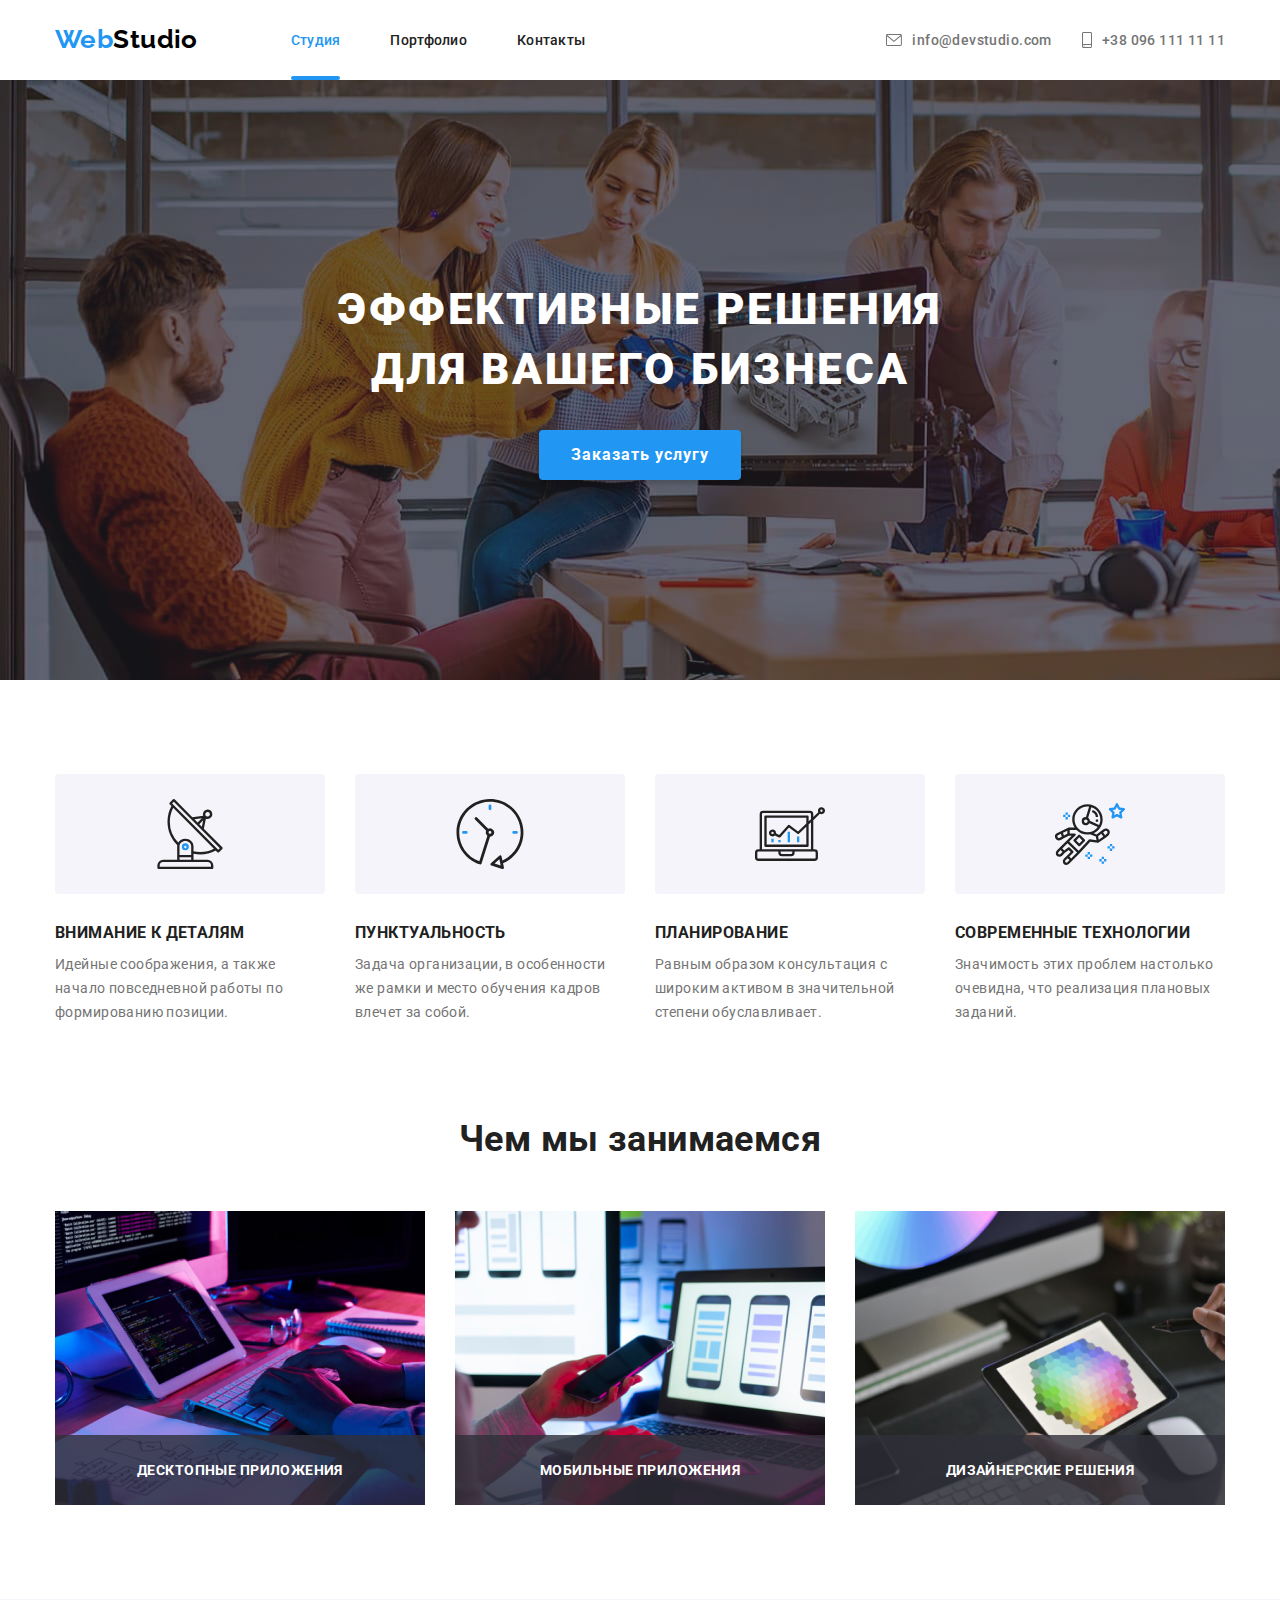
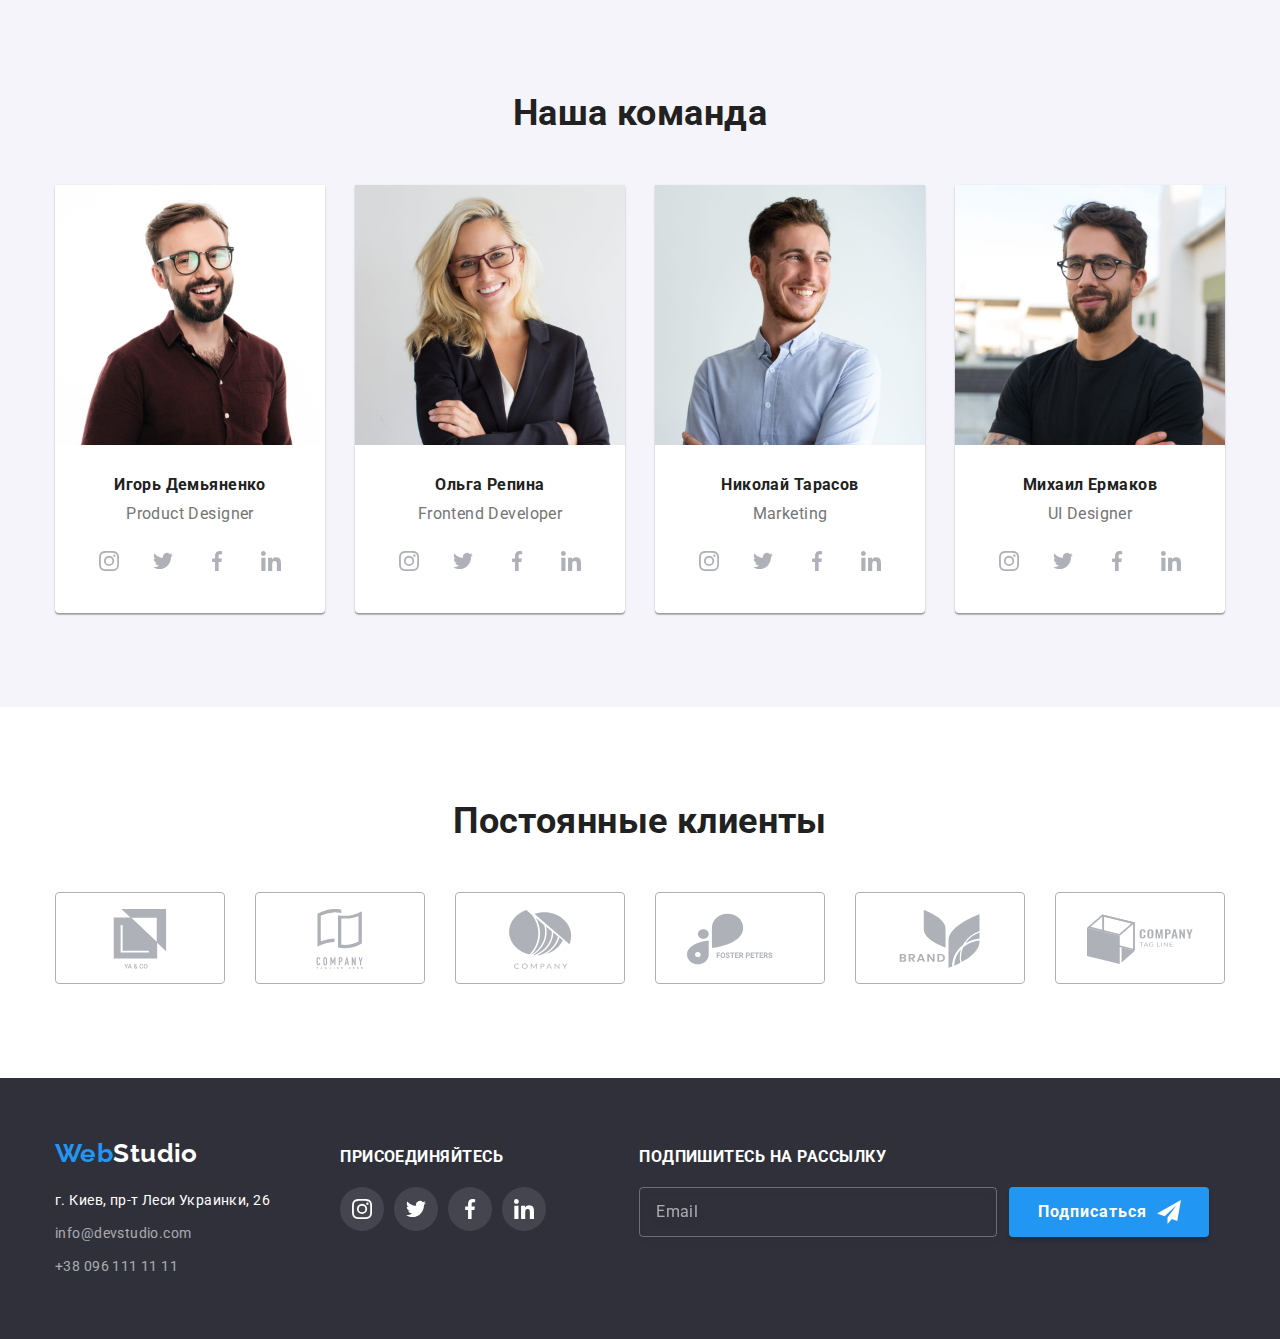
==== commit b8c3729e: "bug fix HW6 (mentor's remarks)" ====
--- a/index.html
+++ b/index.html
@@ -390,9 +390,7 @@
                 <div class="join-email">
                     <h3 class="join-title">Подпишитесь на рассылку</h3>
                     <form action="" method="GET" class="join-email-form">
-                        <label for="join-email">
-                            <input type="email" name="join-email" class="join-email-input" placeholder="Email">
-                        </label>
+                        <input type="email" name="join-email" class="join-email-input" placeholder="Email" required>
                         <button type="submit" class="join-btn">Подписаться
                             <svg class="email-join-svg" width="24" height="24">
                                 <use href="./images/icons.svg#icon-btn"></use>
@@ -413,7 +411,7 @@
             </button>
             <form name="form" class="modal-form">
                 <p class="modal-form-title">Оставьте свои данные, мы вам перезвоним</p>
-                <label for="name" class="modal-form-label">Имя
+                <label class="modal-form-label">Имя
                     <span class="modal-form-label-wrap">
                         <input type="text" name="name" class="modal-form-input" required>
                         <svg class="modal-form-icons-svg" width="18" height="18">
@@ -421,7 +419,7 @@
                         </svg>
                     </span>
                 </label>
-                <label for="phone" class="modal-form-label">Телефон
+                <label class="modal-form-label">Телефон
                     <span class="modal-form-label-wrap">
                         <input type="tel" name="phone" class="modal-form-input" required>
                         <svg class="modal-form-icons-svg" width="18" height="18">
@@ -429,7 +427,7 @@
                         </svg>
                     </span>
                 </label>
-                <label for="email" class="modal-form-label">Почта
+                <label class="modal-form-label">Почта
                     <span class="modal-form-label-wrap">
                         <input type="email" name="email" class="modal-form-input" required>
                         <svg class="modal-form-icons-svg" width="18" height="18">
@@ -437,7 +435,7 @@
                         </svg>
                     </span>
                 </label>
-                <label for="comment" class="modal-form-label">Комментарий
+                <label class="modal-form-label mb">Комментарий
                     <textarea name="comment-textarea" class="modal-textarea" placeholder="Введите текст"></textarea>
                 </label>
                 <div class="modal-form-checkbox">
--- a/css/styles.css
+++ b/css/styles.css
@@ -560,6 +560,7 @@
 }
 .address_join {
   display: flex;
+  align-items: baseline;
 }
 
 .join-mt {
@@ -571,7 +572,6 @@
 }
 
 .join-title {
-  margin-top: 12px;
   line-height: 1.143;
   letter-spacing: 0.03em;
   text-transform: uppercase;
@@ -604,7 +604,6 @@
   background-color: transparent;
   filter: drop-shadow(0px 4px 4px rgba(0, 0, 0, 0.15));
   border-radius: 4px;
-  outline: none;
   cursor: pointer;
 }
 
@@ -704,8 +703,12 @@
   line-height: 1.15;
   letter-spacing: 0.03em;
 }
+.modal-form-label.mb {
+  margin-bottom: 20px;
+}
 
 .modal-form-label {
+  margin-bottom: 10px;
   font-size: 12px;
   line-height: 1.166;
   letter-spacing: 0.01em;
@@ -716,35 +719,33 @@
   position: relative;
   display: block;
   margin-top: 4px;
-  margin-bottom: 10px;
 }
 .modal-form-input {
   padding-left: 42px;
+  width: 100%;
+  height: 40px;
   border: 1px solid var(--modal-border-color);
   outline: none;
   border-radius: 4px;
-  width: 100%;
-  height: 40px;
   cursor: pointer;
   transition: border 250ms cubic-bezier(0.4, 0, 0.2, 1);
 }
 
-.modal-form-input:hover,
 .modal-form-input:focus {
   border: 1px solid var(--active-color);
 }
+
 .modal-form-icons-svg {
-  display: flex;
-  justify-content: center;
-  align-items: center;
   position: absolute;
   top: 50%;
   left: 12px;
+  display: flex;
+  justify-content: center;
+  align-items: center;
   transform: translateY(-50%);
   transition: fill 250ms cubic-bezier(0.4, 0, 0.2, 1);
 }
 
-.modal-form-input:hover + .modal-form-icons-svg,
 .modal-form-input:focus + .modal-form-icons-svg {
   fill: var(--active-color);
 }
@@ -759,12 +760,11 @@
   resize: none;
   outline: none;
   cursor: pointer;
-  transition: border 250ms cubic-bezier(0.4, 0, 0.2, 1);
-}
-
-.modal-textarea:hover,
+  transition: border-color 250ms cubic-bezier(0.4, 0, 0.2, 1);
+}
+
 .modal-textarea:focus {
-  border: 1px solid var(--modal-border-color);
+  border-color: var(--active-color);
 }
 
 .modal-textarea::placeholder {
@@ -778,7 +778,6 @@
   display: flex;
   justify-content: center;
   align-items: center;
-  margin-top: 20px;
   margin-bottom: 30px;
 }
 
@@ -791,36 +790,25 @@
 }
 
 .modal-form-check-svg {
+  display: inline-block;
   width: 16px;
   height: 15px;
   border: 2px solid var(--main-text-color);
-  display: inline-block;
   border-radius: 4px;
   vertical-align: middle;
   fill: var(--white-color);
-}
-
-.modal-form-checkbox-input:checked
-  + .modal-form-checkbox-label
-  .modal-form-check-svg {
+  transition: border-color 250ms cubic-bezier(0.4, 0, 0.2, 1);
+}
+
+.modal-form-checkbox-input:checked + * .modal-form-check-svg {
   background-color: var(--active-color);
   background-size: contain;
   background-origin: border-box;
   border-color: var(--active-color);
 }
 
-.modal-form-checkbox-input:focus
-  + .modal-form-checkbox-label
-  .modal-form-check-svg {
-  background-color: var(--active-color);
-  background-size: contain;
-  background-origin: border-box;
-  border-color: var(--active-color);
-}
-
-.modal-form-checkbox-input:checked:focus
-  + .modal-form-checkbox-label
-  .modal-form-check-svg {
+.modal-form-checkbox-input:focus,
+.modal-form-checkbox-input:hover {
   background-color: var(--active-color);
   background-size: contain;
   background-origin: border-box;
